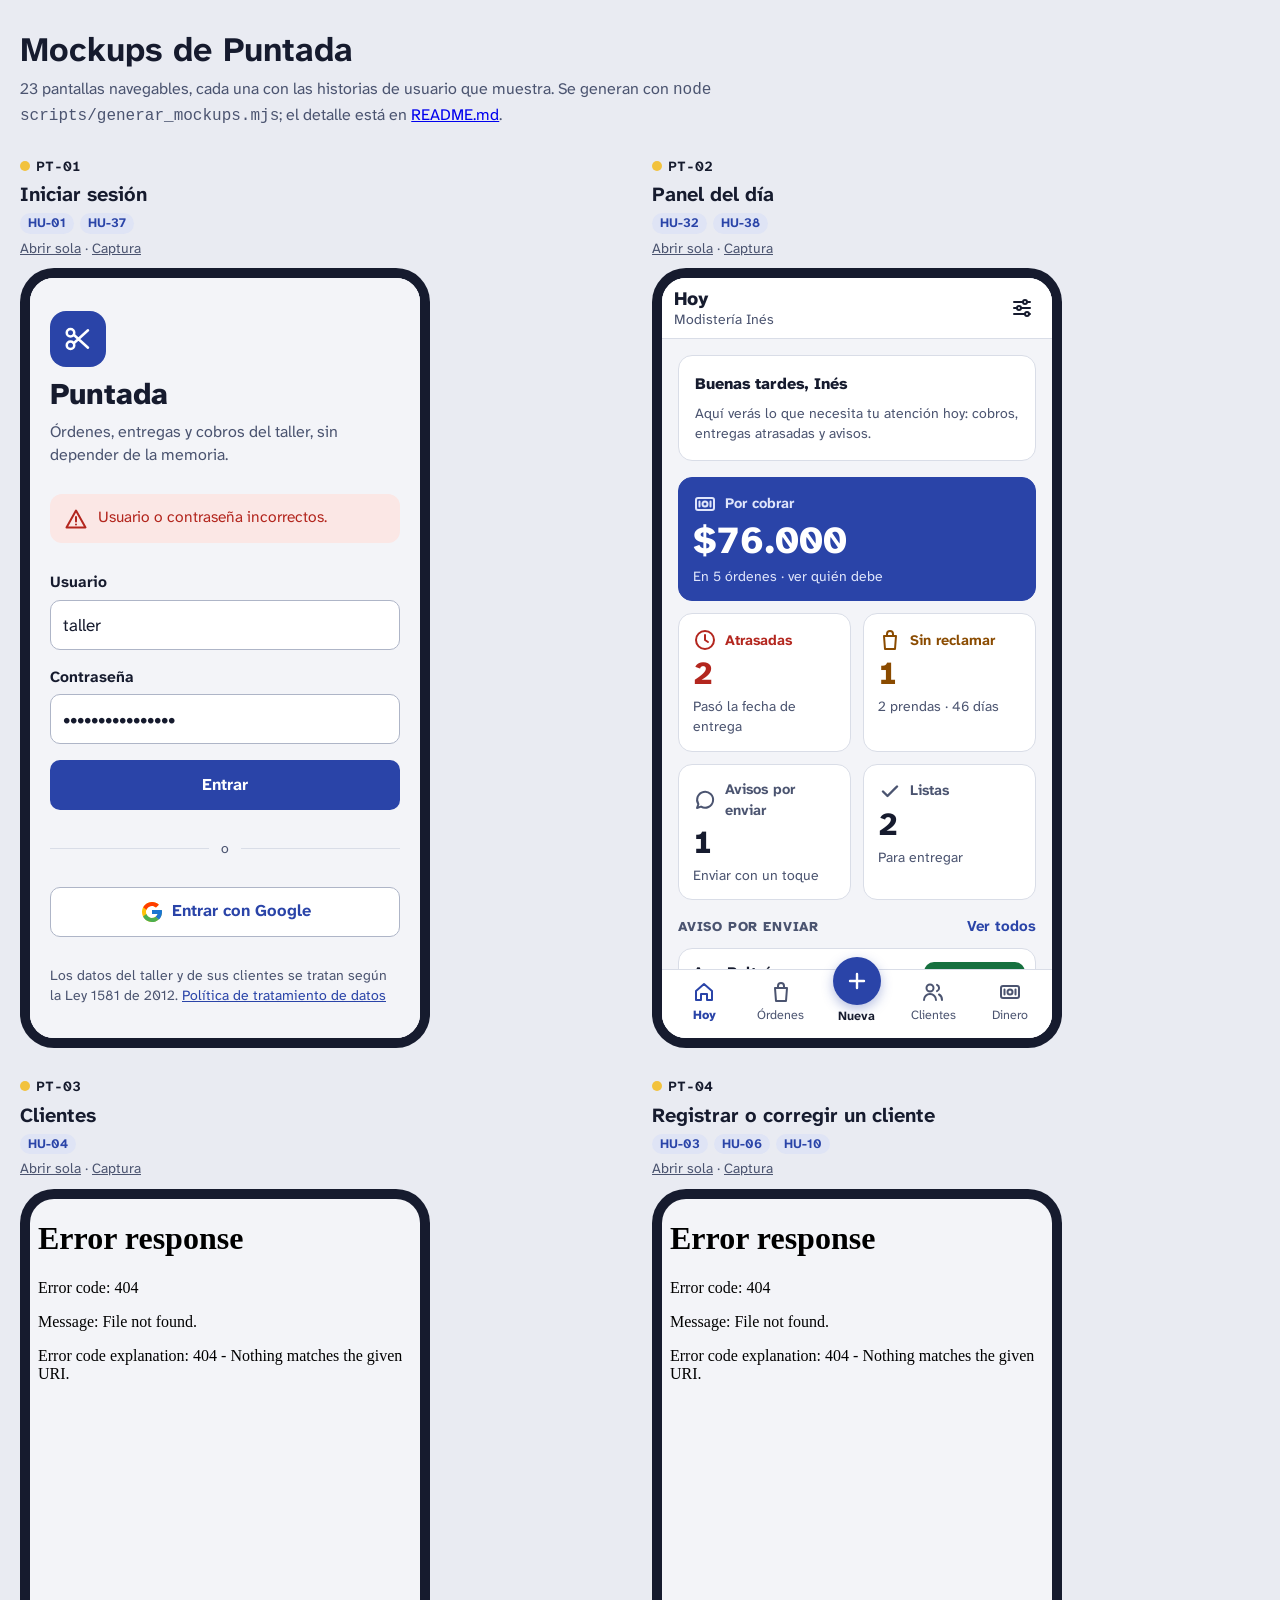
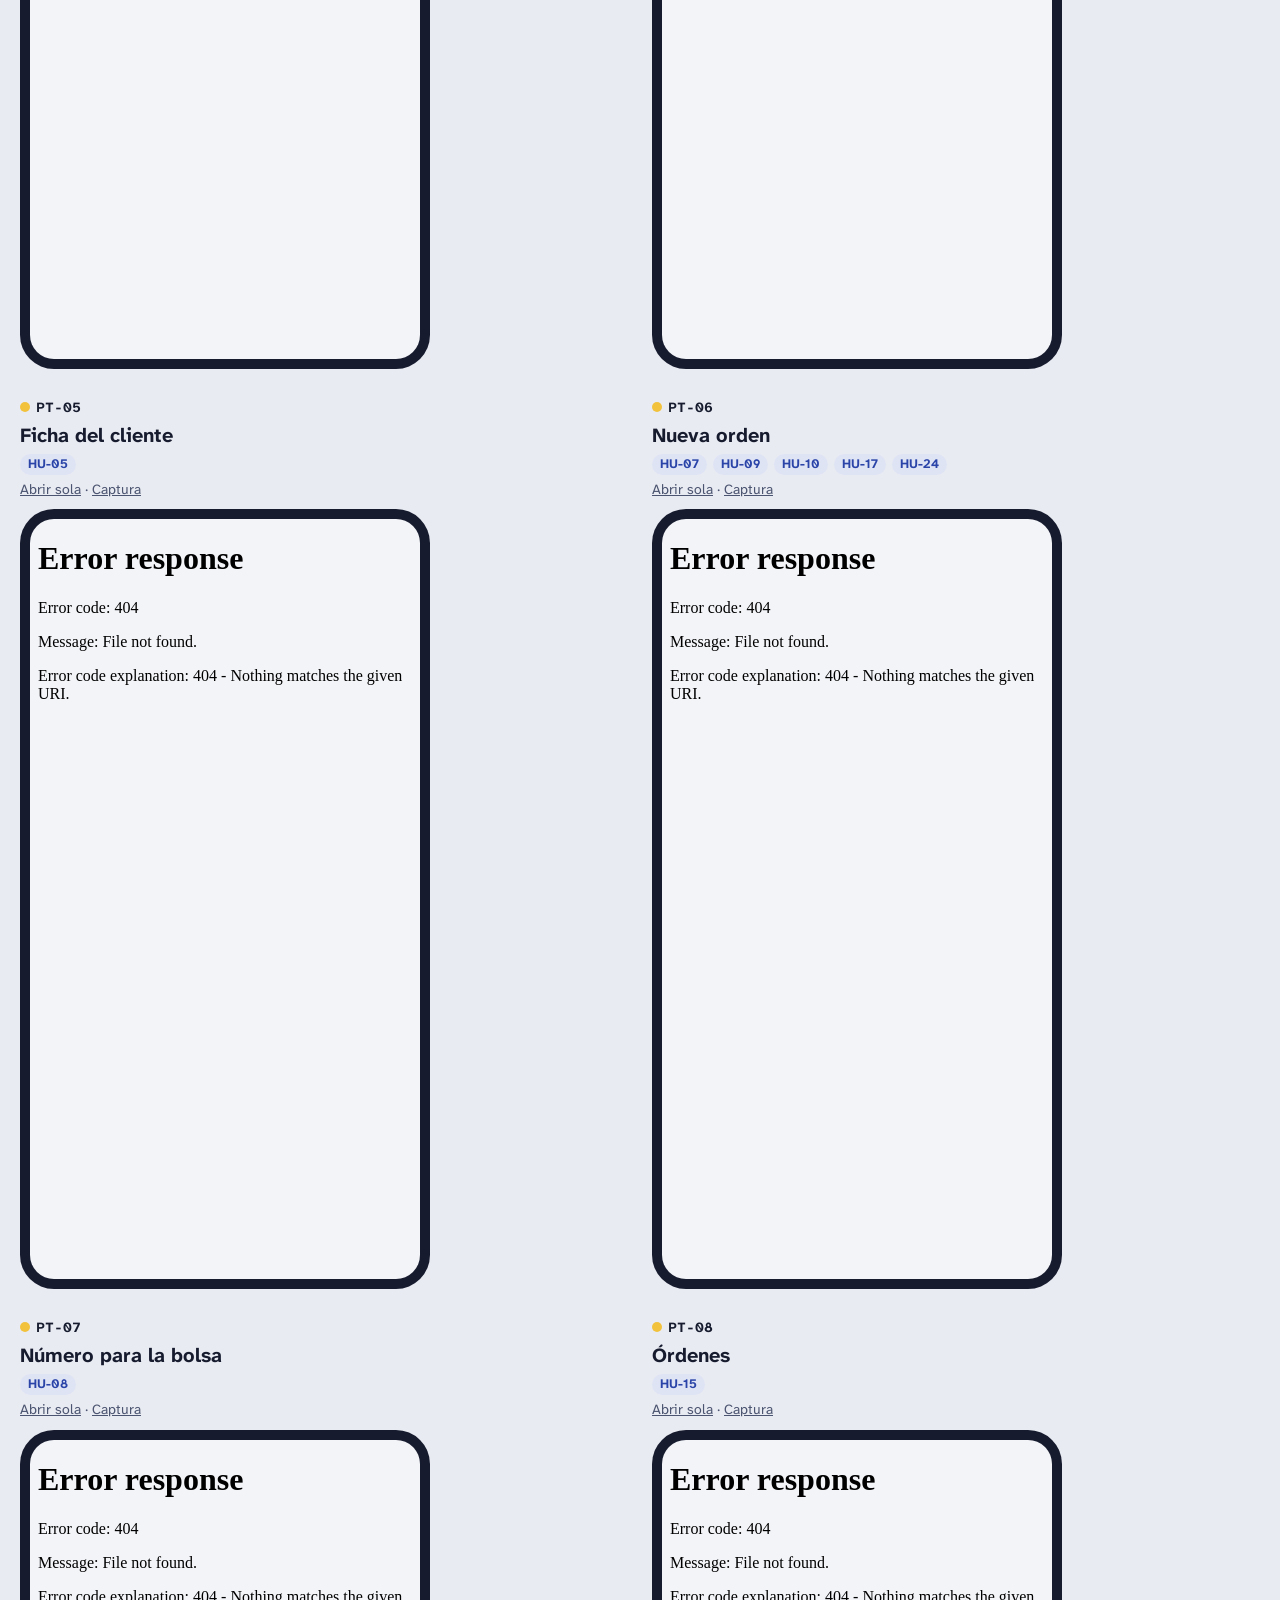
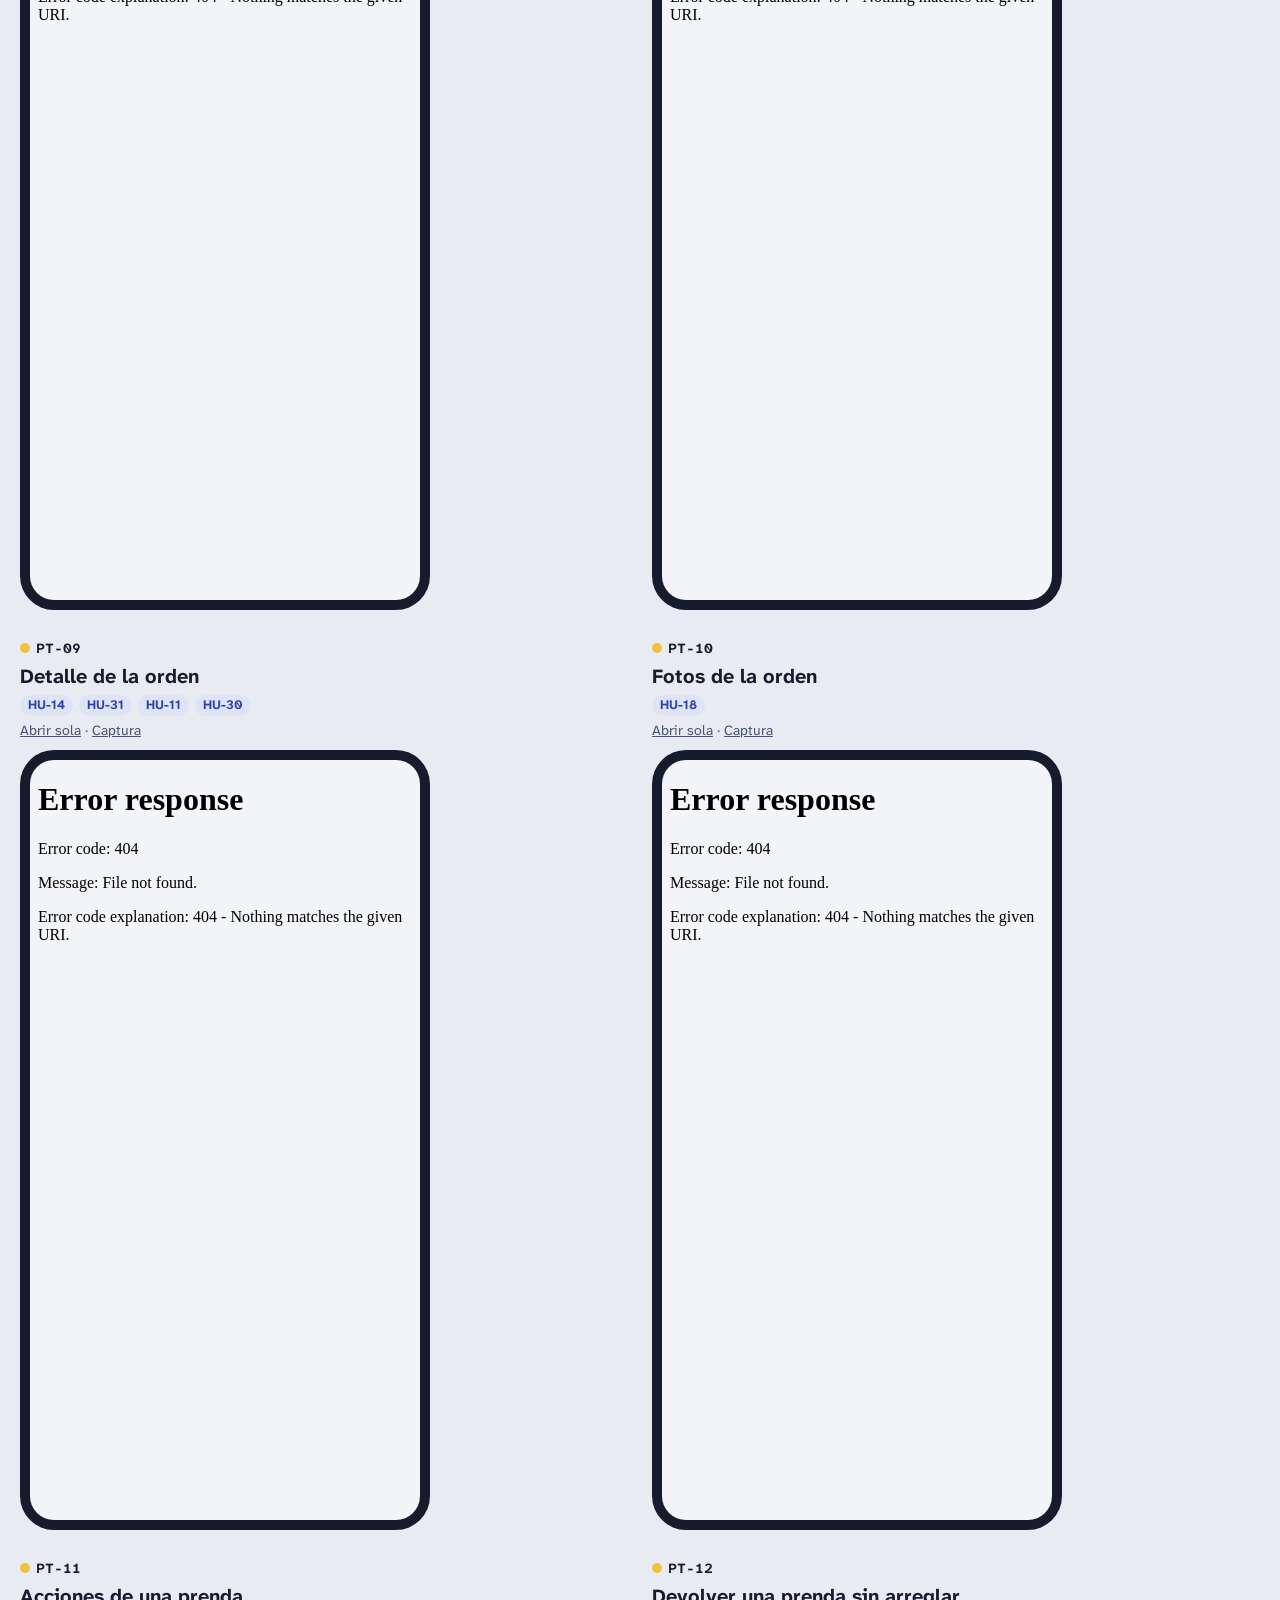
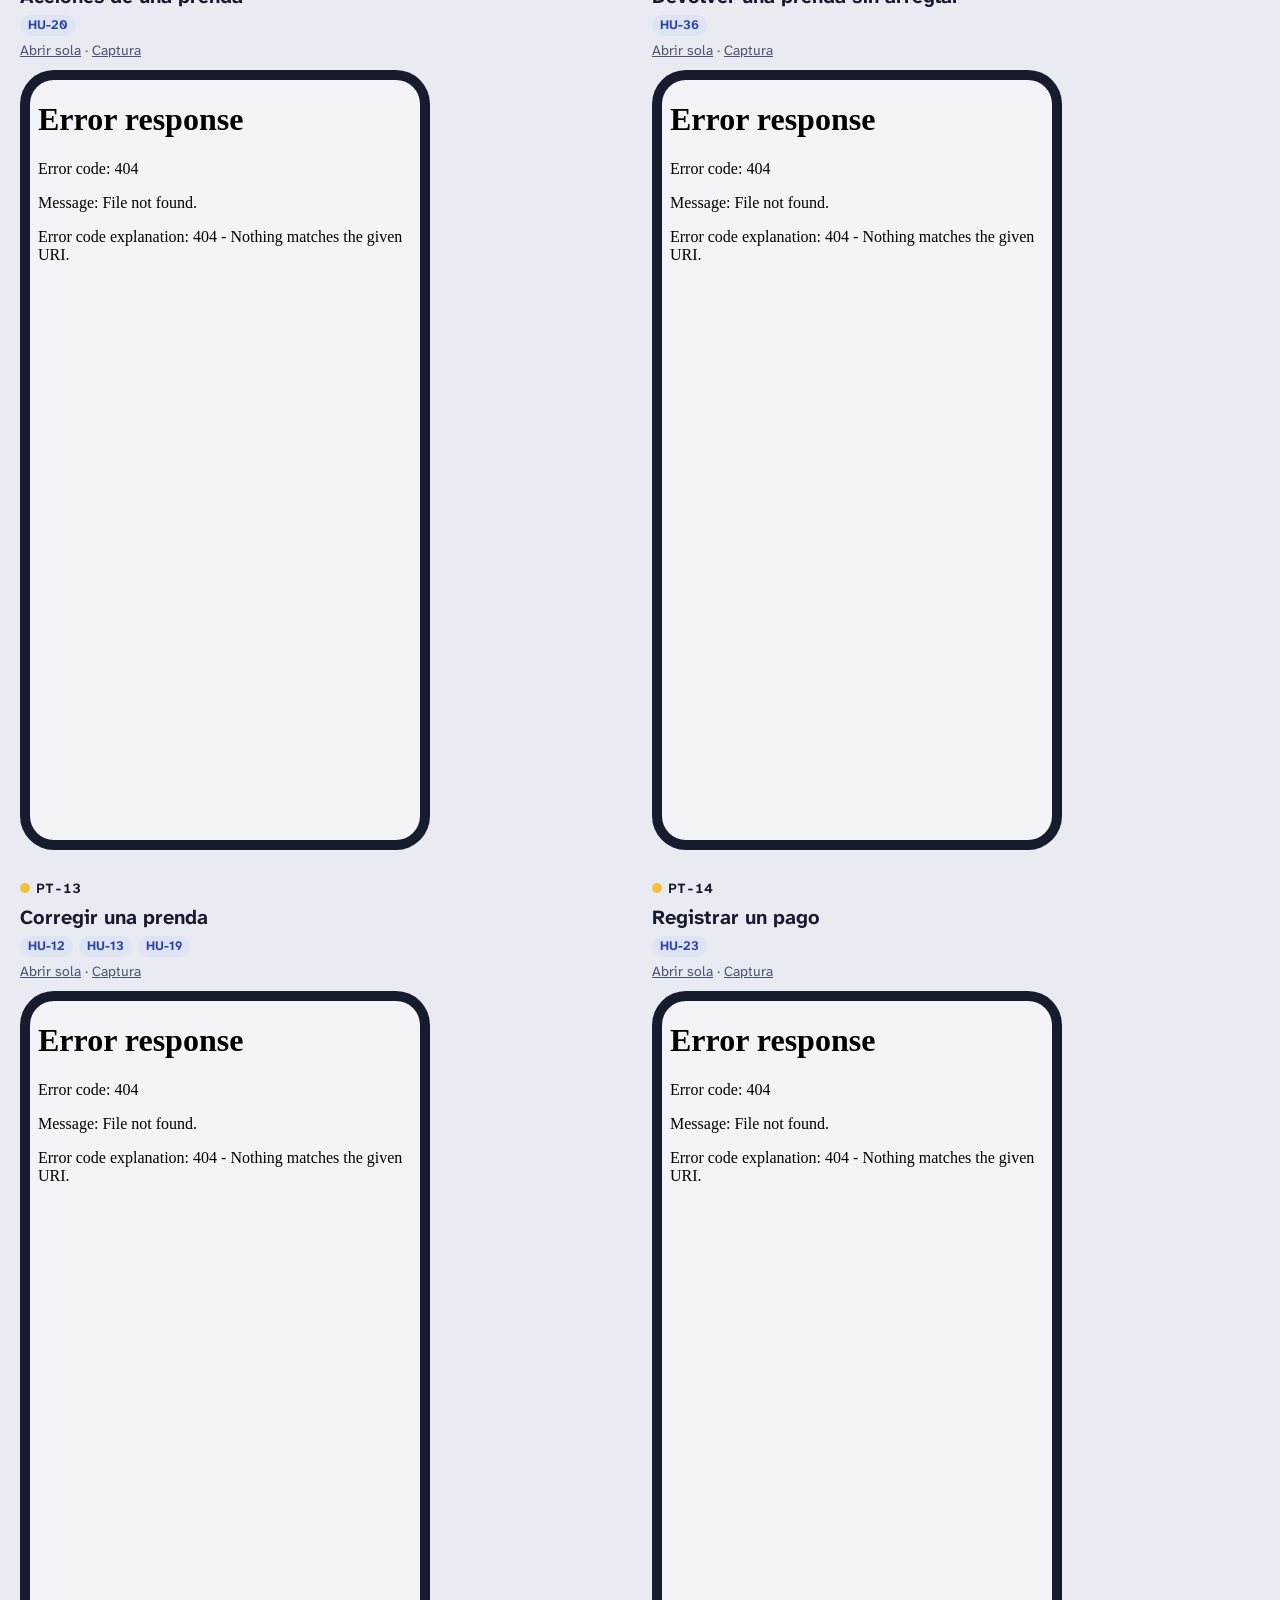
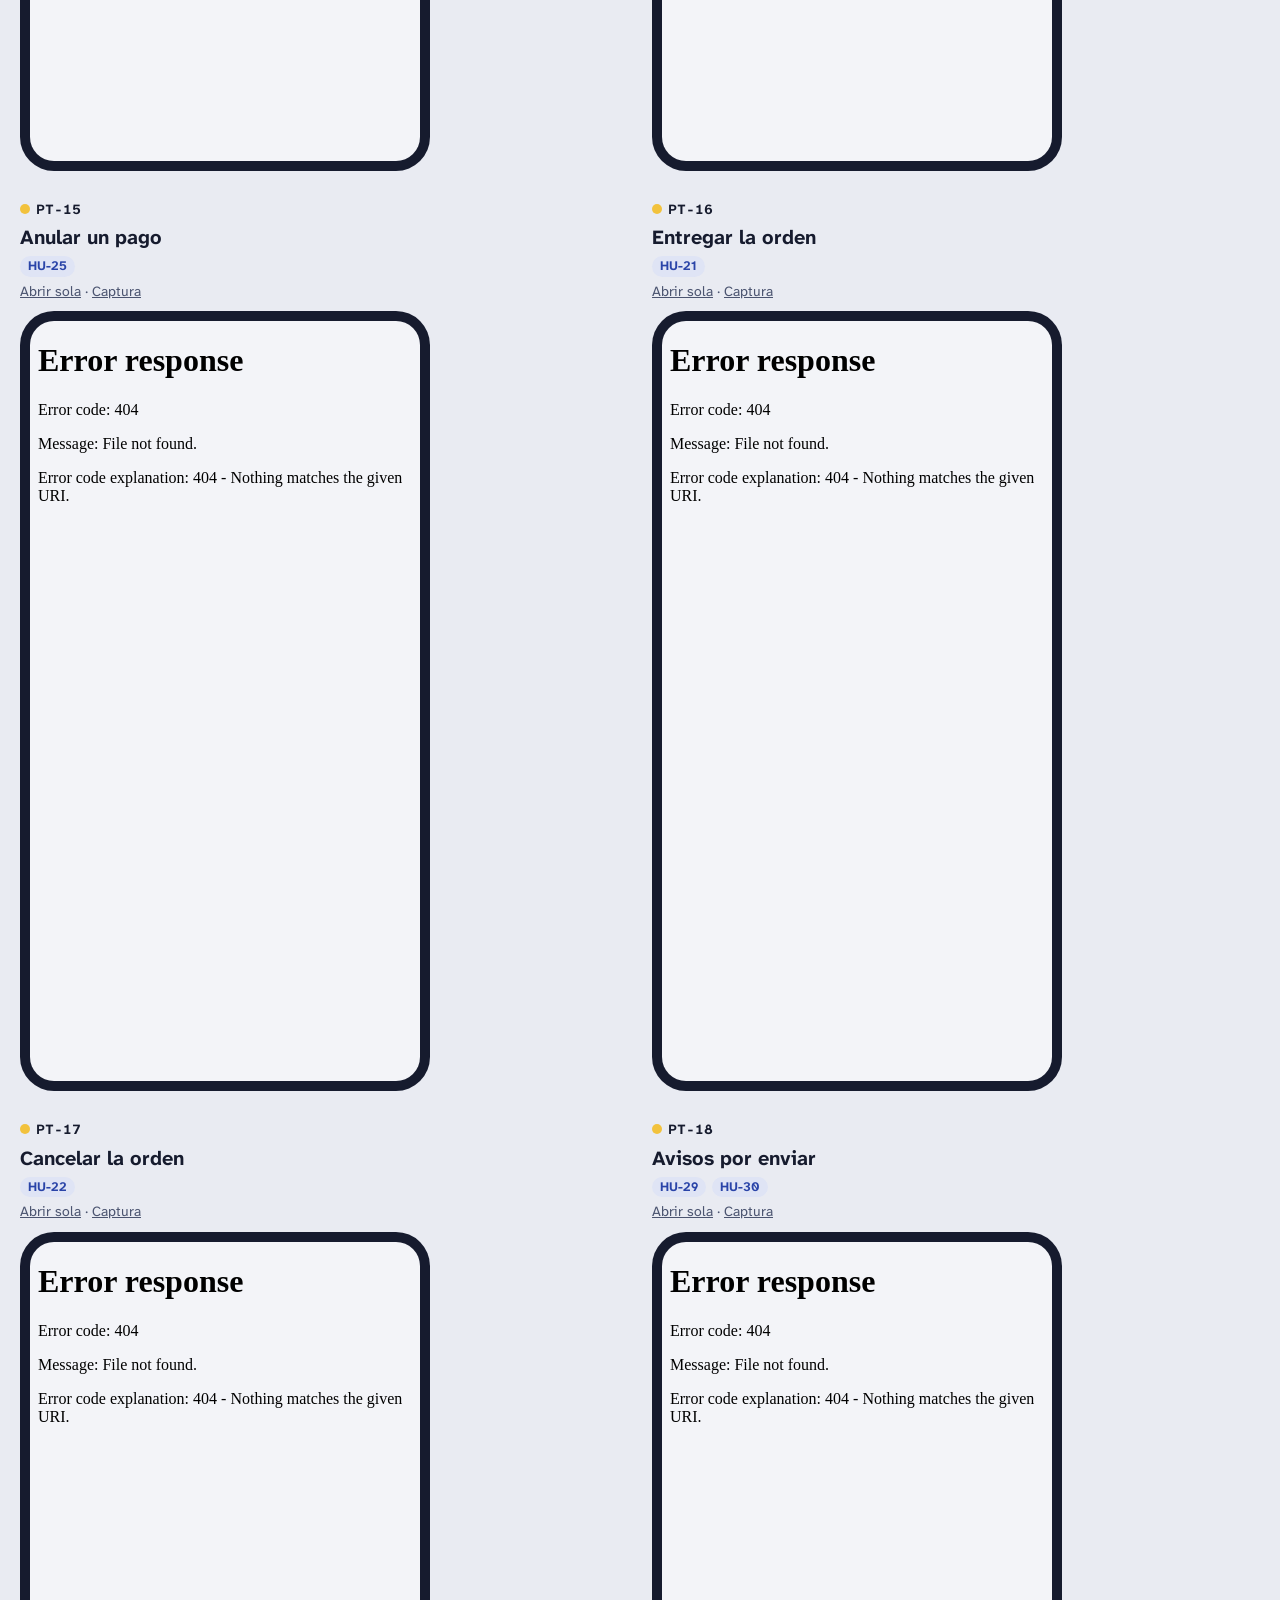
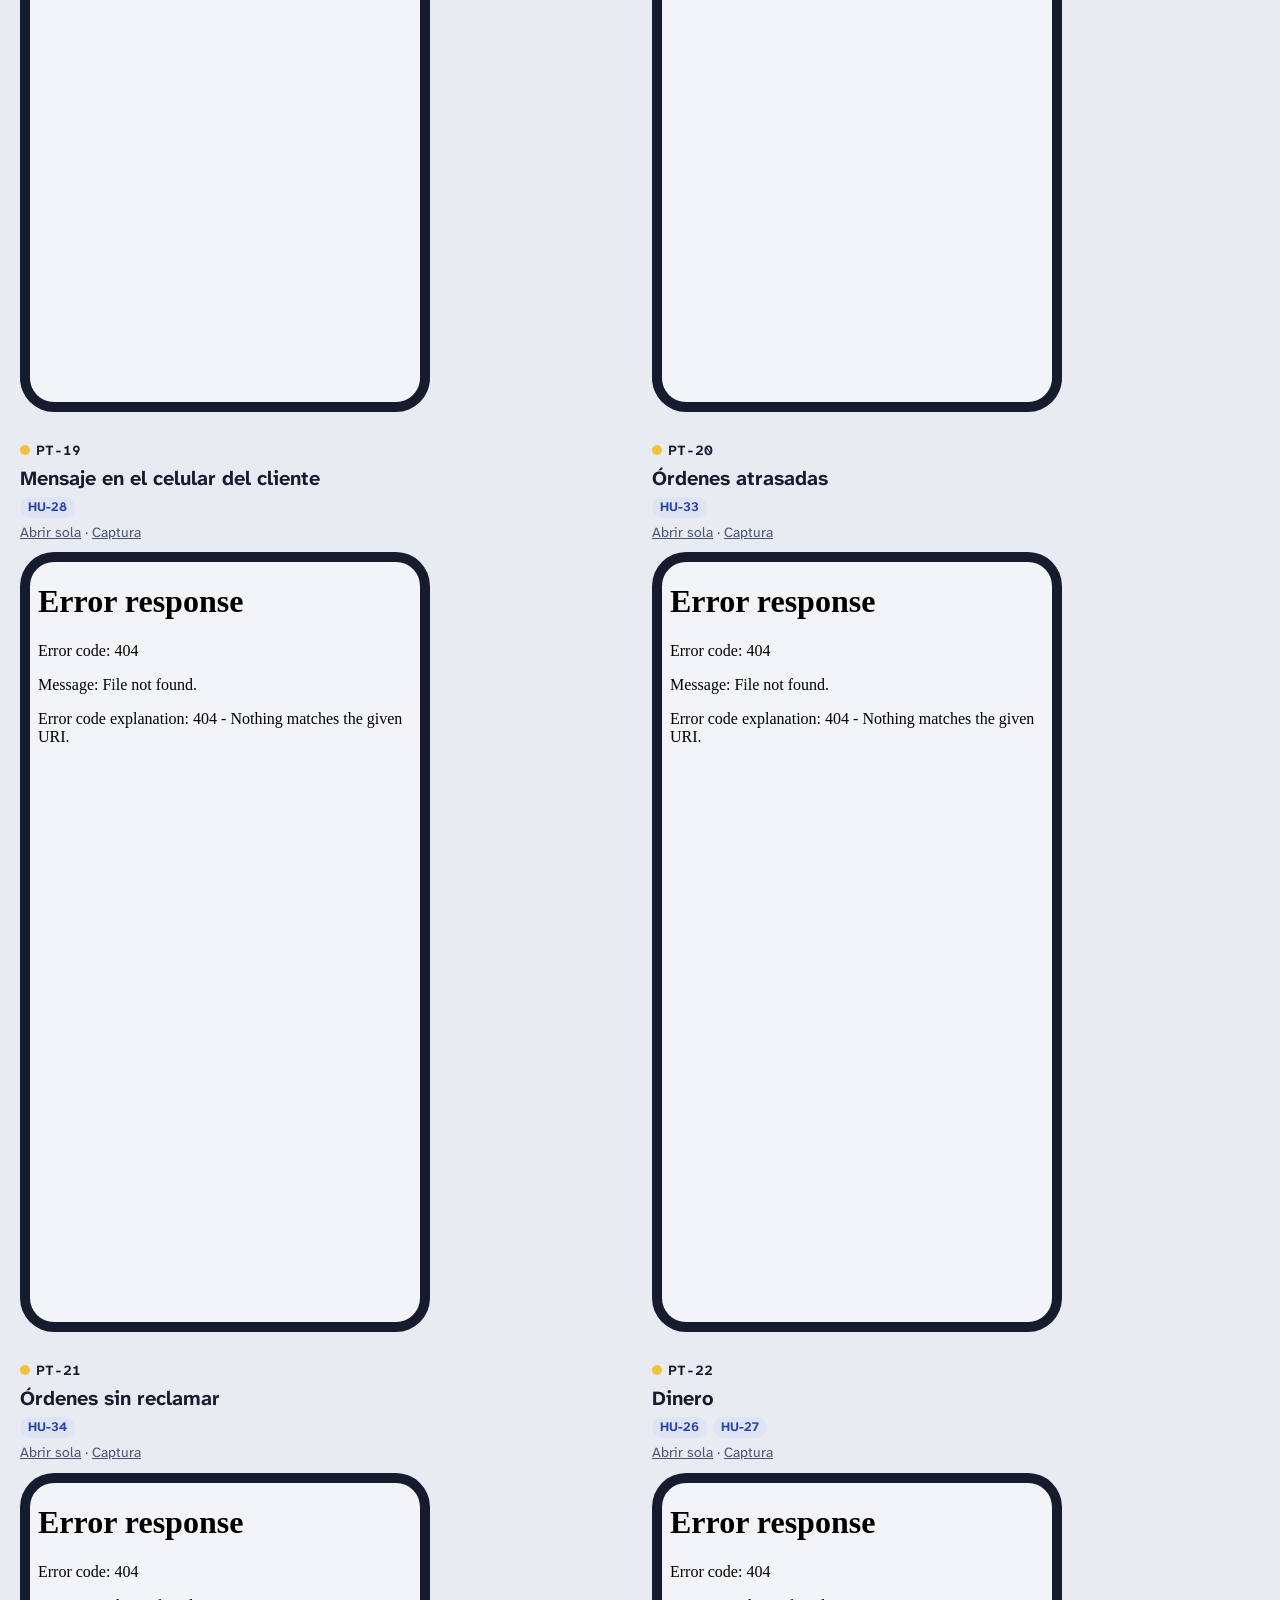
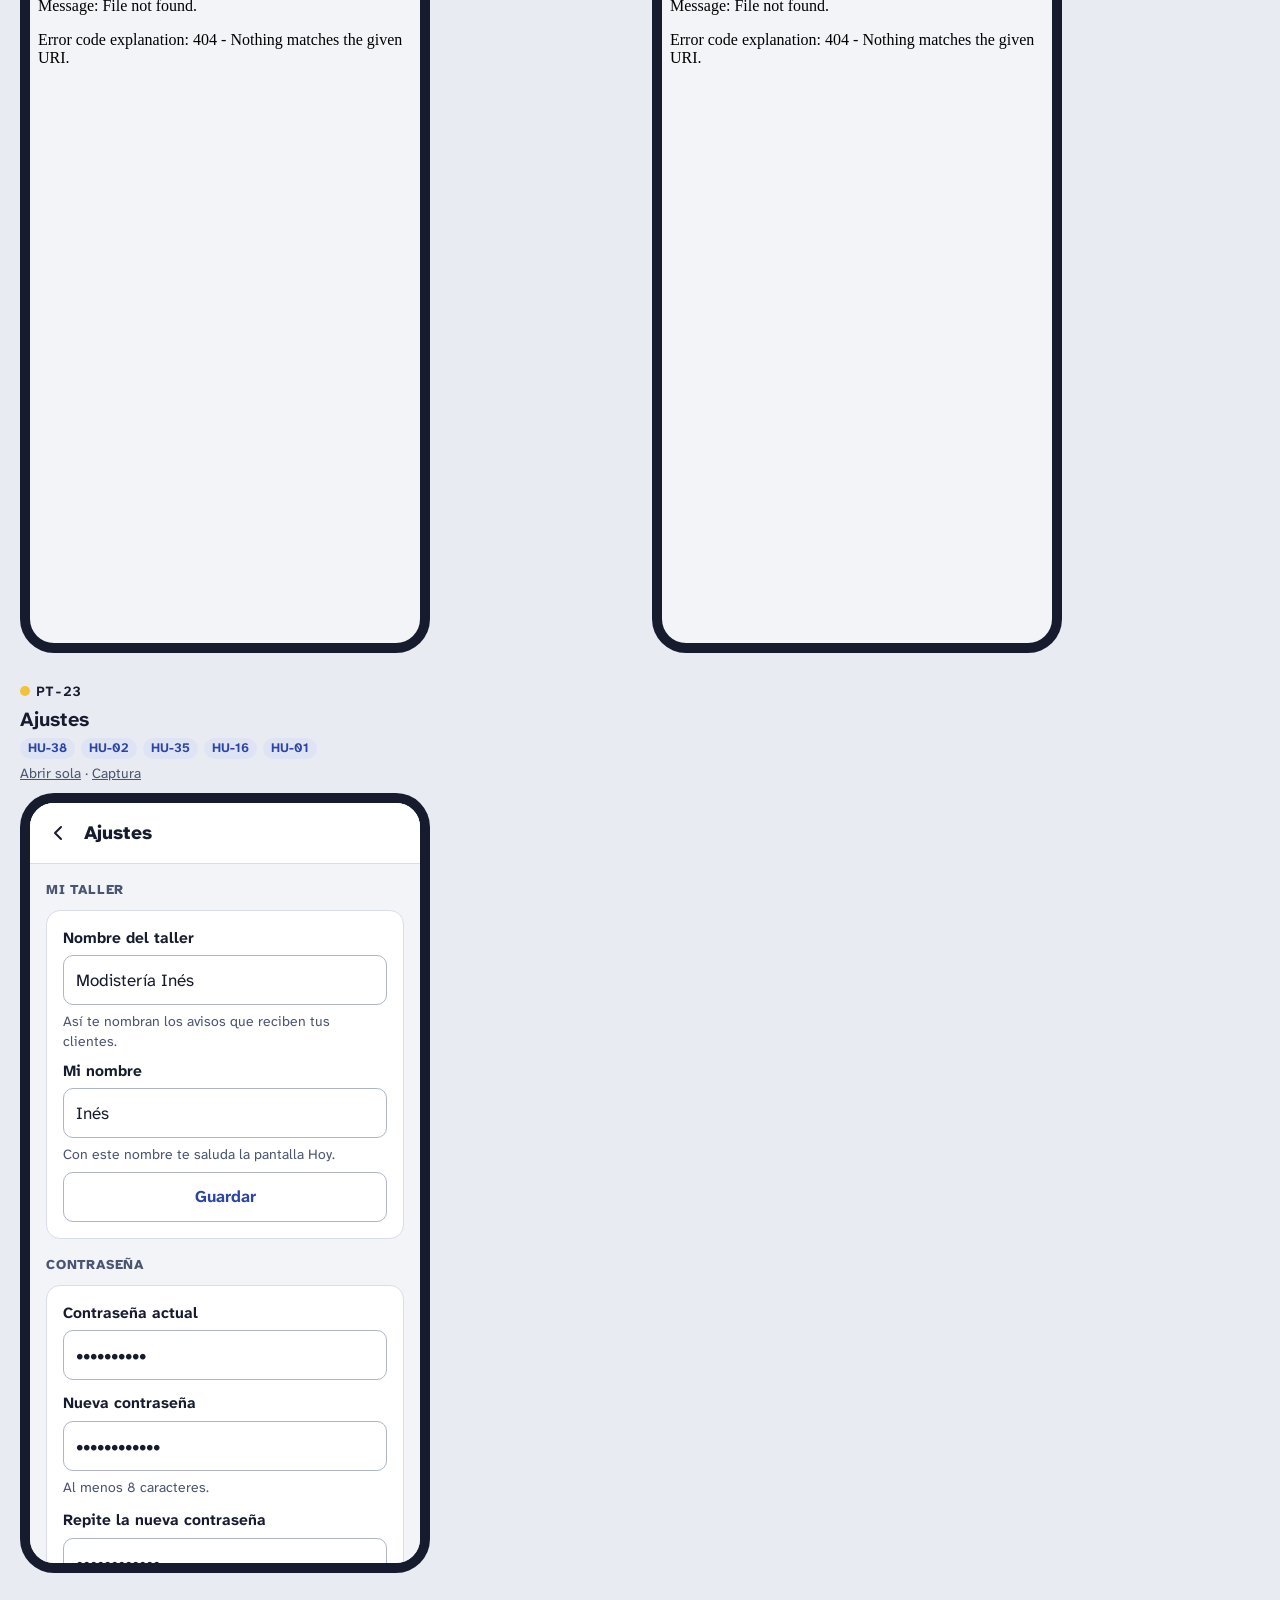
==== docs/03-diseno/mockups/index.html @ a5ea245a "docs(DOC-13): los mockups de las tres pantallas que cambiaron con HU-37 y HU-38 generar_mockups.mjs " ====
<!doctype html>
<html lang="es">
<head>
<meta charset="utf-8">
<meta name="viewport" content="width=device-width, initial-scale=1">
<title>Mockups · Puntada</title>
<link rel="stylesheet" href="https://fonts.googleapis.com/css2?family=Atkinson+Hyperlegible+Next:wght@400;700;800&family=Atkinson+Hyperlegible+Mono:wght@500;700&display=swap">
<style>
  :root { --fondo: #e9ebf2; --papel: #fff; --tinta: #161b2e; --tinta-2: #4b5470; --primario: #2a44a8; --tiza: #f2c23d; }
  * { box-sizing: border-box; }
  body { margin: 0; background: var(--fondo); color: var(--tinta); font: 16px/1.45 "Atkinson Hyperlegible Next", system-ui, sans-serif; }
  .pagina { max-width: 1400px; margin: 0 auto; padding: 32px 20px 56px; display: flex; flex-direction: column; gap: 28px; }
  h1 { margin: 0; font-size: 34px; line-height: 1.1; }
  .intro { margin: 8px 0 0; max-width: 70ch; color: var(--tinta-2); }
  .rejilla { display: grid; grid-template-columns: repeat(auto-fill, minmax(410px, 1fr)); gap: 28px 24px; }
  .pantalla { display: flex; flex-direction: column; gap: 10px; }
  .pantalla header { display: flex; flex-direction: column; gap: 4px; }
  .codigo { margin: 0; font-family: "Atkinson Hyperlegible Mono", monospace; font-weight: 700; font-size: 14px; }
  .codigo::before { content: ""; display: inline-block; width: 10px; height: 10px; margin-right: 6px; border-radius: 50%; background: var(--tiza); }
  .pantalla h2 { margin: 0; font-size: 20px; }
  .hu { margin: 0; display: flex; flex-wrap: wrap; gap: 6px; }
  .hu span { padding: 1px 8px; border-radius: 999px; background: #dfe4f5; color: var(--primario); font-size: 13px; font-weight: 700; }
  .enlaces { margin: 0; font-size: 14px; color: var(--tinta-2); }
  .enlaces a { color: inherit; }
  .telefono { width: 410px; max-width: 100%; padding: 10px; border-radius: 34px; background: #161b2e; overflow-x: auto; }
  .telefono iframe { display: block; width: 390px; height: 760px; border: 0; border-radius: 24px; background: #f3f4f8; }
  a:focus-visible { outline: 3px solid var(--primario); outline-offset: 2px; }
  @media (max-width: 480px) { .rejilla { grid-template-columns: 1fr; } .telefono { padding: 6px; border-radius: 26px; } }
</style>
</head>
<body>
<div class="pagina">
  <header>
    <h1>Mockups de Puntada</h1>
    <p class="intro">23 pantallas navegables, cada una con las historias de usuario que muestra. Se generan con <code>node scripts/generar_mockups.mjs</code>; el detalle está en <a href="README.md">README.md</a>.</p>
  </header>
  <div class="rejilla">
    <article class="pantalla">
      <header>
        <p class="codigo">PT-01</p>
        <h2>Iniciar sesión</h2>
        <p class="hu"><span title="Iniciar y cerrar sesión">HU-01</span><span title="Entrar con mi correo de Google">HU-37</span></p>
        <p class="enlaces"><a href="pt-01-iniciar-sesion.html">Abrir sola</a> · <a href="capturas/pt-01-iniciar-sesion.png">Captura</a></p>
      </header>
      <div class="telefono"><iframe src="pt-01-iniciar-sesion.html" title="PT-01 · Iniciar sesión" loading="lazy"></iframe></div>
    </article>
    <article class="pantalla">
      <header>
        <p class="codigo">PT-02</p>
        <h2>Panel del día</h2>
        <p class="hu"><span title="Ver el panel del día">HU-32</span><span title="Ponerle a mi taller su nombre, y el mío">HU-38</span></p>
        <p class="enlaces"><a href="pt-02-panel-del-dia.html">Abrir sola</a> · <a href="capturas/pt-02-panel-del-dia.png">Captura</a></p>
      </header>
      <div class="telefono"><iframe src="pt-02-panel-del-dia.html" title="PT-02 · Panel del día" loading="lazy"></iframe></div>
    </article>
    <article class="pantalla">
      <header>
        <p class="codigo">PT-03</p>
        <h2>Clientes</h2>
        <p class="hu"><span title="Buscar un cliente">HU-04</span></p>
        <p class="enlaces"><a href="pt-03-clientes.html">Abrir sola</a> · <a href="capturas/pt-03-clientes.png">Captura</a></p>
      </header>
      <div class="telefono"><iframe src="pt-03-clientes.html" title="PT-03 · Clientes" loading="lazy"></iframe></div>
    </article>
    <article class="pantalla">
      <header>
        <p class="codigo">PT-04</p>
        <h2>Registrar o corregir un cliente</h2>
        <p class="hu"><span title="Registrar un cliente">HU-03</span><span title="Corregir los datos de un cliente">HU-06</span><span title="Registrar un cliente nuevo mientras registro su orden">HU-10</span></p>
        <p class="enlaces"><a href="pt-04-registrar-cliente.html">Abrir sola</a> · <a href="capturas/pt-04-registrar-cliente.png">Captura</a></p>
      </header>
      <div class="telefono"><iframe src="pt-04-registrar-cliente.html" title="PT-04 · Registrar o corregir un cliente" loading="lazy"></iframe></div>
    </article>
    <article class="pantalla">
      <header>
        <p class="codigo">PT-05</p>
        <h2>Ficha del cliente</h2>
        <p class="hu"><span title="Consultar la ficha de un cliente">HU-05</span></p>
        <p class="enlaces"><a href="pt-05-ficha-cliente.html">Abrir sola</a> · <a href="capturas/pt-05-ficha-cliente.png">Captura</a></p>
      </header>
      <div class="telefono"><iframe src="pt-05-ficha-cliente.html" title="PT-05 · Ficha del cliente" loading="lazy"></iframe></div>
    </article>
    <article class="pantalla">
      <header>
        <p class="codigo">PT-06</p>
        <h2>Nueva orden</h2>
        <p class="hu"><span title="Registrar una orden con sus prendas">HU-07</span><span title="Escribir un tipo de prenda que no está en la lista">HU-09</span><span title="Registrar un cliente nuevo mientras registro su orden">HU-10</span><span title="Tomar fotos de las prendas">HU-17</span><span title="Registrar un abono al recibir la orden">HU-24</span></p>
        <p class="enlaces"><a href="pt-06-nueva-orden.html">Abrir sola</a> · <a href="capturas/pt-06-nueva-orden.png">Captura</a></p>
      </header>
      <div class="telefono"><iframe src="pt-06-nueva-orden.html" title="PT-06 · Nueva orden" loading="lazy"></iframe></div>
    </article>
    <article class="pantalla">
      <header>
        <p class="codigo">PT-07</p>
        <h2>Número para la bolsa</h2>
        <p class="hu"><span title="Obtener el número de la orden para marcar la bolsa">HU-08</span></p>
        <p class="enlaces"><a href="pt-07-orden-guardada.html">Abrir sola</a> · <a href="capturas/pt-07-orden-guardada.png">Captura</a></p>
      </header>
      <div class="telefono"><iframe src="pt-07-orden-guardada.html" title="PT-07 · Número para la bolsa" loading="lazy"></iframe></div>
    </article>
    <article class="pantalla">
      <header>
        <p class="codigo">PT-08</p>
        <h2>Órdenes</h2>
        <p class="hu"><span title="Listar y buscar órdenes">HU-15</span></p>
        <p class="enlaces"><a href="pt-08-ordenes.html">Abrir sola</a> · <a href="capturas/pt-08-ordenes.png">Captura</a></p>
      </header>
      <div class="telefono"><iframe src="pt-08-ordenes.html" title="PT-08 · Órdenes" loading="lazy"></iframe></div>
    </article>
    <article class="pantalla">
      <header>
        <p class="codigo">PT-09</p>
        <h2>Detalle de la orden</h2>
        <p class="hu"><span title="Consultar el detalle de una orden">HU-14</span><span title="Consultar los avisos de una orden">HU-31</span><span title="Agregar una prenda a una orden que ya existe">HU-11</span><span title="No avisar una orden que ya no está lista">HU-30</span></p>
        <p class="enlaces"><a href="pt-09-detalle-orden.html">Abrir sola</a> · <a href="capturas/pt-09-detalle-orden.png">Captura</a></p>
      </header>
      <div class="telefono"><iframe src="pt-09-detalle-orden.html" title="PT-09 · Detalle de la orden" loading="lazy"></iframe></div>
    </article>
    <article class="pantalla">
      <header>
        <p class="codigo">PT-10</p>
        <h2>Fotos de la orden</h2>
        <p class="hu"><span title="Ver las fotos de una orden para reconocer las prendas">HU-18</span></p>
        <p class="enlaces"><a href="pt-10-fotos-orden.html">Abrir sola</a> · <a href="capturas/pt-10-fotos-orden.png">Captura</a></p>
      </header>
      <div class="telefono"><iframe src="pt-10-fotos-orden.html" title="PT-10 · Fotos de la orden" loading="lazy"></iframe></div>
    </article>
    <article class="pantalla">
      <header>
        <p class="codigo">PT-11</p>
        <h2>Acciones de una prenda</h2>
        <p class="hu"><span title="Actualizar el estado de una prenda">HU-20</span></p>
        <p class="enlaces"><a href="pt-11-acciones-prenda.html">Abrir sola</a> · <a href="capturas/pt-11-acciones-prenda.png">Captura</a></p>
      </header>
      <div class="telefono"><iframe src="pt-11-acciones-prenda.html" title="PT-11 · Acciones de una prenda" loading="lazy"></iframe></div>
    </article>
    <article class="pantalla">
      <header>
        <p class="codigo">PT-12</p>
        <h2>Devolver una prenda sin arreglar</h2>
        <p class="hu"><span title="Devolver una prenda sin arreglar">HU-36</span></p>
        <p class="enlaces"><a href="pt-12-devolver-sin-arreglar.html">Abrir sola</a> · <a href="capturas/pt-12-devolver-sin-arreglar.png">Captura</a></p>
      </header>
      <div class="telefono"><iframe src="pt-12-devolver-sin-arreglar.html" title="PT-12 · Devolver una prenda sin arreglar" loading="lazy"></iframe></div>
    </article>
    <article class="pantalla">
      <header>
        <p class="codigo">PT-13</p>
        <h2>Corregir una prenda</h2>
        <p class="hu"><span title="Corregir la descripción o el precio de una prenda">HU-12</span><span title="Eliminar una prenda registrada por error">HU-13</span><span title="Eliminar una foto">HU-19</span></p>
        <p class="enlaces"><a href="pt-13-editar-prenda.html">Abrir sola</a> · <a href="capturas/pt-13-editar-prenda.png">Captura</a></p>
      </header>
      <div class="telefono"><iframe src="pt-13-editar-prenda.html" title="PT-13 · Corregir una prenda" loading="lazy"></iframe></div>
    </article>
    <article class="pantalla">
      <header>
        <p class="codigo">PT-14</p>
        <h2>Registrar un pago</h2>
        <p class="hu"><span title="Registrar un pago o abono">HU-23</span></p>
        <p class="enlaces"><a href="pt-14-registrar-pago.html">Abrir sola</a> · <a href="capturas/pt-14-registrar-pago.png">Captura</a></p>
      </header>
      <div class="telefono"><iframe src="pt-14-registrar-pago.html" title="PT-14 · Registrar un pago" loading="lazy"></iframe></div>
    </article>
    <article class="pantalla">
      <header>
        <p class="codigo">PT-15</p>
        <h2>Anular un pago</h2>
        <p class="hu"><span title="Anular un pago mal registrado">HU-25</span></p>
        <p class="enlaces"><a href="pt-15-anular-pago.html">Abrir sola</a> · <a href="capturas/pt-15-anular-pago.png">Captura</a></p>
      </header>
      <div class="telefono"><iframe src="pt-15-anular-pago.html" title="PT-15 · Anular un pago" loading="lazy"></iframe></div>
    </article>
    <article class="pantalla">
      <header>
        <p class="codigo">PT-16</p>
        <h2>Entregar la orden</h2>
        <p class="hu"><span title="Entregar la orden al cliente">HU-21</span></p>
        <p class="enlaces"><a href="pt-16-entregar-orden.html">Abrir sola</a> · <a href="capturas/pt-16-entregar-orden.png">Captura</a></p>
      </header>
      <div class="telefono"><iframe src="pt-16-entregar-orden.html" title="PT-16 · Entregar la orden" loading="lazy"></iframe></div>
    </article>
    <article class="pantalla">
      <header>
        <p class="codigo">PT-17</p>
        <h2>Cancelar la orden</h2>
        <p class="hu"><span title="Cancelar una orden">HU-22</span></p>
        <p class="enlaces"><a href="pt-17-cancelar-orden.html">Abrir sola</a> · <a href="capturas/pt-17-cancelar-orden.png">Captura</a></p>
      </header>
      <div class="telefono"><iframe src="pt-17-cancelar-orden.html" title="PT-17 · Cancelar la orden" loading="lazy"></iframe></div>
    </article>
    <article class="pantalla">
      <header>
        <p class="codigo">PT-18</p>
        <h2>Avisos por enviar</h2>
        <p class="hu"><span title="Enviar con un toque los avisos pendientes">HU-29</span><span title="No avisar una orden que ya no está lista">HU-30</span></p>
        <p class="enlaces"><a href="pt-18-avisos-pendientes.html">Abrir sola</a> · <a href="capturas/pt-18-avisos-pendientes.png">Captura</a></p>
      </header>
      <div class="telefono"><iframe src="pt-18-avisos-pendientes.html" title="PT-18 · Avisos por enviar" loading="lazy"></iframe></div>
    </article>
    <article class="pantalla">
      <header>
        <p class="codigo">PT-19</p>
        <h2>Mensaje en el celular del cliente</h2>
        <p class="hu"><span title="Recibir un aviso cuando mi ropa está lista">HU-28</span></p>
        <p class="enlaces"><a href="pt-19-aviso-cliente.html">Abrir sola</a> · <a href="capturas/pt-19-aviso-cliente.png">Captura</a></p>
      </header>
      <div class="telefono"><iframe src="pt-19-aviso-cliente.html" title="PT-19 · Mensaje en el celular del cliente" loading="lazy"></iframe></div>
    </article>
    <article class="pantalla">
      <header>
        <p class="codigo">PT-20</p>
        <h2>Órdenes atrasadas</h2>
        <p class="hu"><span title="Ver las órdenes atrasadas">HU-33</span></p>
        <p class="enlaces"><a href="pt-20-atrasadas.html">Abrir sola</a> · <a href="capturas/pt-20-atrasadas.png">Captura</a></p>
      </header>
      <div class="telefono"><iframe src="pt-20-atrasadas.html" title="PT-20 · Órdenes atrasadas" loading="lazy"></iframe></div>
    </article>
    <article class="pantalla">
      <header>
        <p class="codigo">PT-21</p>
        <h2>Órdenes sin reclamar</h2>
        <p class="hu"><span title="Ver las órdenes sin reclamar">HU-34</span></p>
        <p class="enlaces"><a href="pt-21-sin-reclamar.html">Abrir sola</a> · <a href="capturas/pt-21-sin-reclamar.png">Captura</a></p>
      </header>
      <div class="telefono"><iframe src="pt-21-sin-reclamar.html" title="PT-21 · Órdenes sin reclamar" loading="lazy"></iframe></div>
    </article>
    <article class="pantalla">
      <header>
        <p class="codigo">PT-22</p>
        <h2>Dinero</h2>
        <p class="hu"><span title="Ver quién me debe">HU-26</span><span title="Ver cuánto dinero he recibido">HU-27</span></p>
        <p class="enlaces"><a href="pt-22-dinero.html">Abrir sola</a> · <a href="capturas/pt-22-dinero.png">Captura</a></p>
      </header>
      <div class="telefono"><iframe src="pt-22-dinero.html" title="PT-22 · Dinero" loading="lazy"></iframe></div>
    </article>
    <article class="pantalla">
      <header>
        <p class="codigo">PT-23</p>
        <h2>Ajustes</h2>
        <p class="hu"><span title="Ponerle a mi taller su nombre, y el mío">HU-38</span><span title="Cambiar mi contraseña">HU-02</span><span title="Cambiar el plazo para considerar una orden sin reclamar">HU-35</span><span title="Agregar, renombrar o desactivar tipos de prenda">HU-16</span><span title="Iniciar y cerrar sesión">HU-01</span></p>
        <p class="enlaces"><a href="pt-23-ajustes.html">Abrir sola</a> · <a href="capturas/pt-23-ajustes.png">Captura</a></p>
      </header>
      <div class="telefono"><iframe src="pt-23-ajustes.html" title="PT-23 · Ajustes" loading="lazy"></iframe></div>
    </article>
  </div>
</div>
</body>
</html>
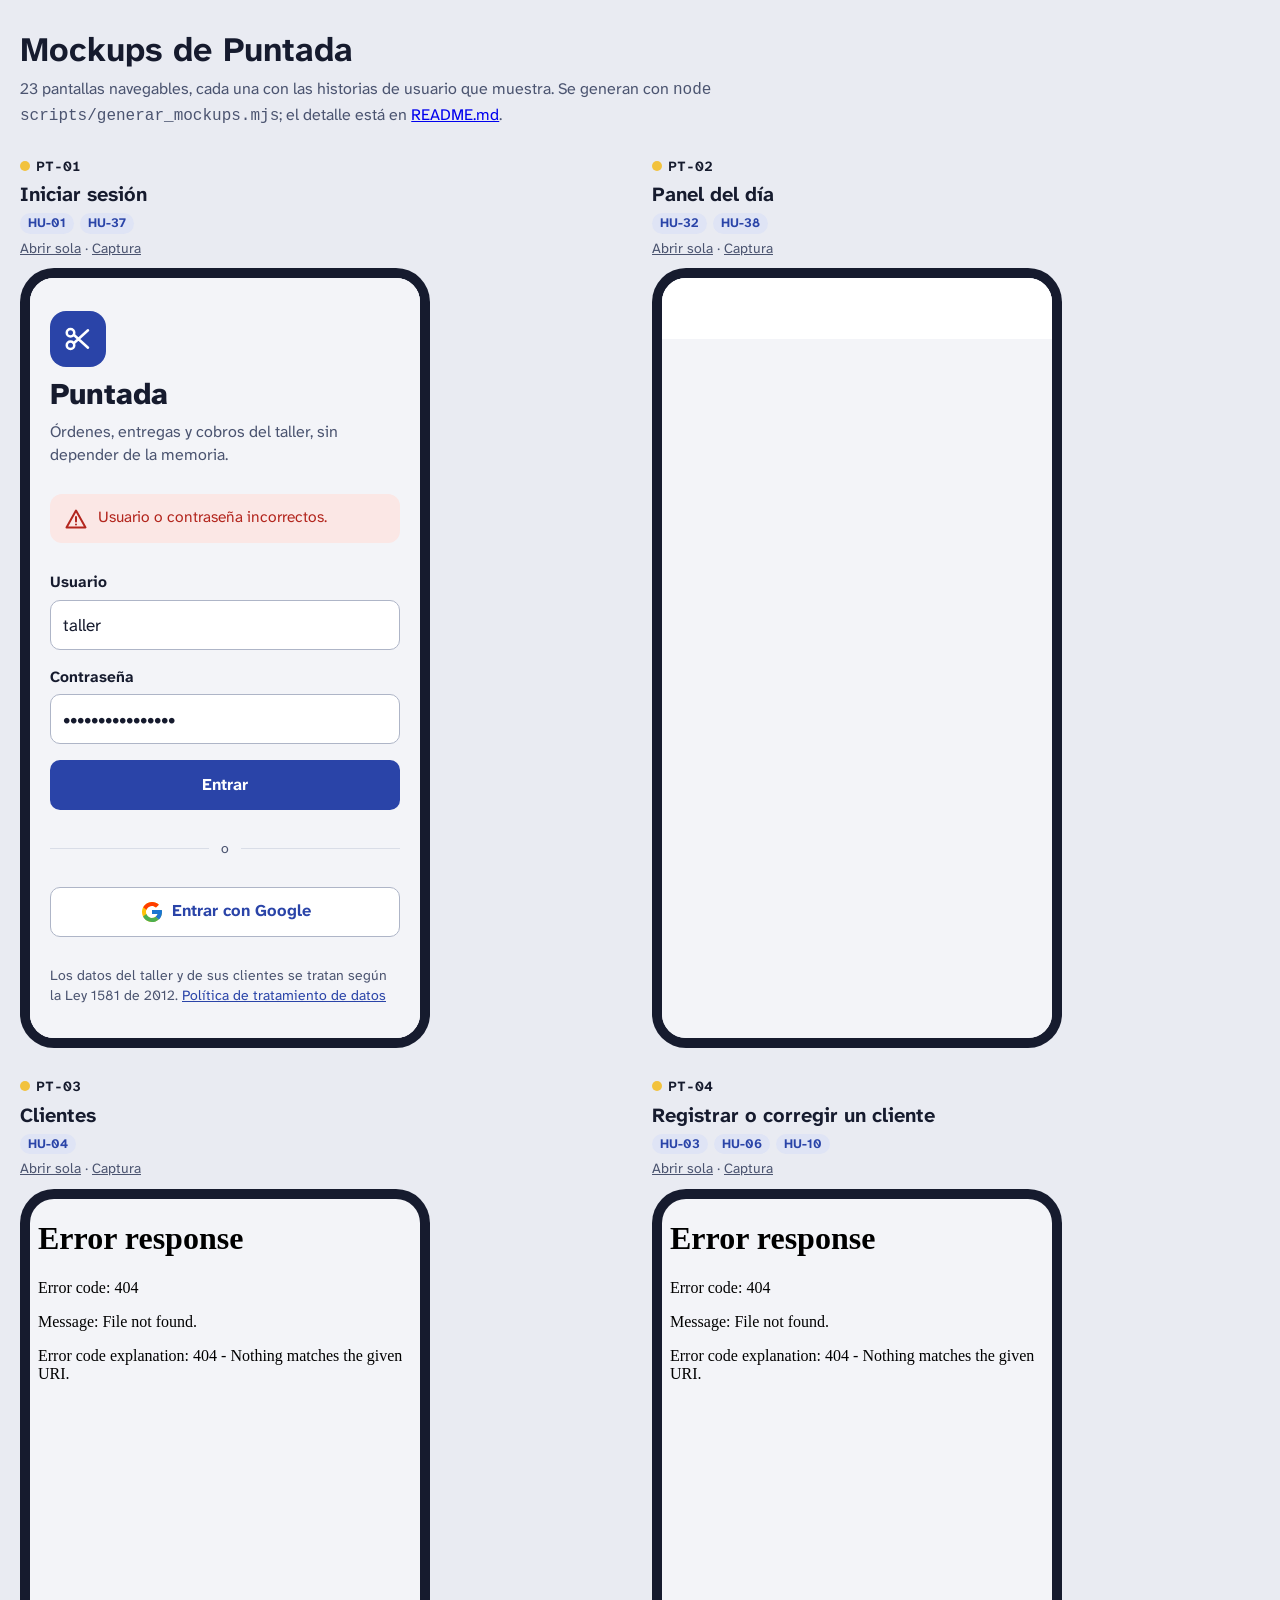
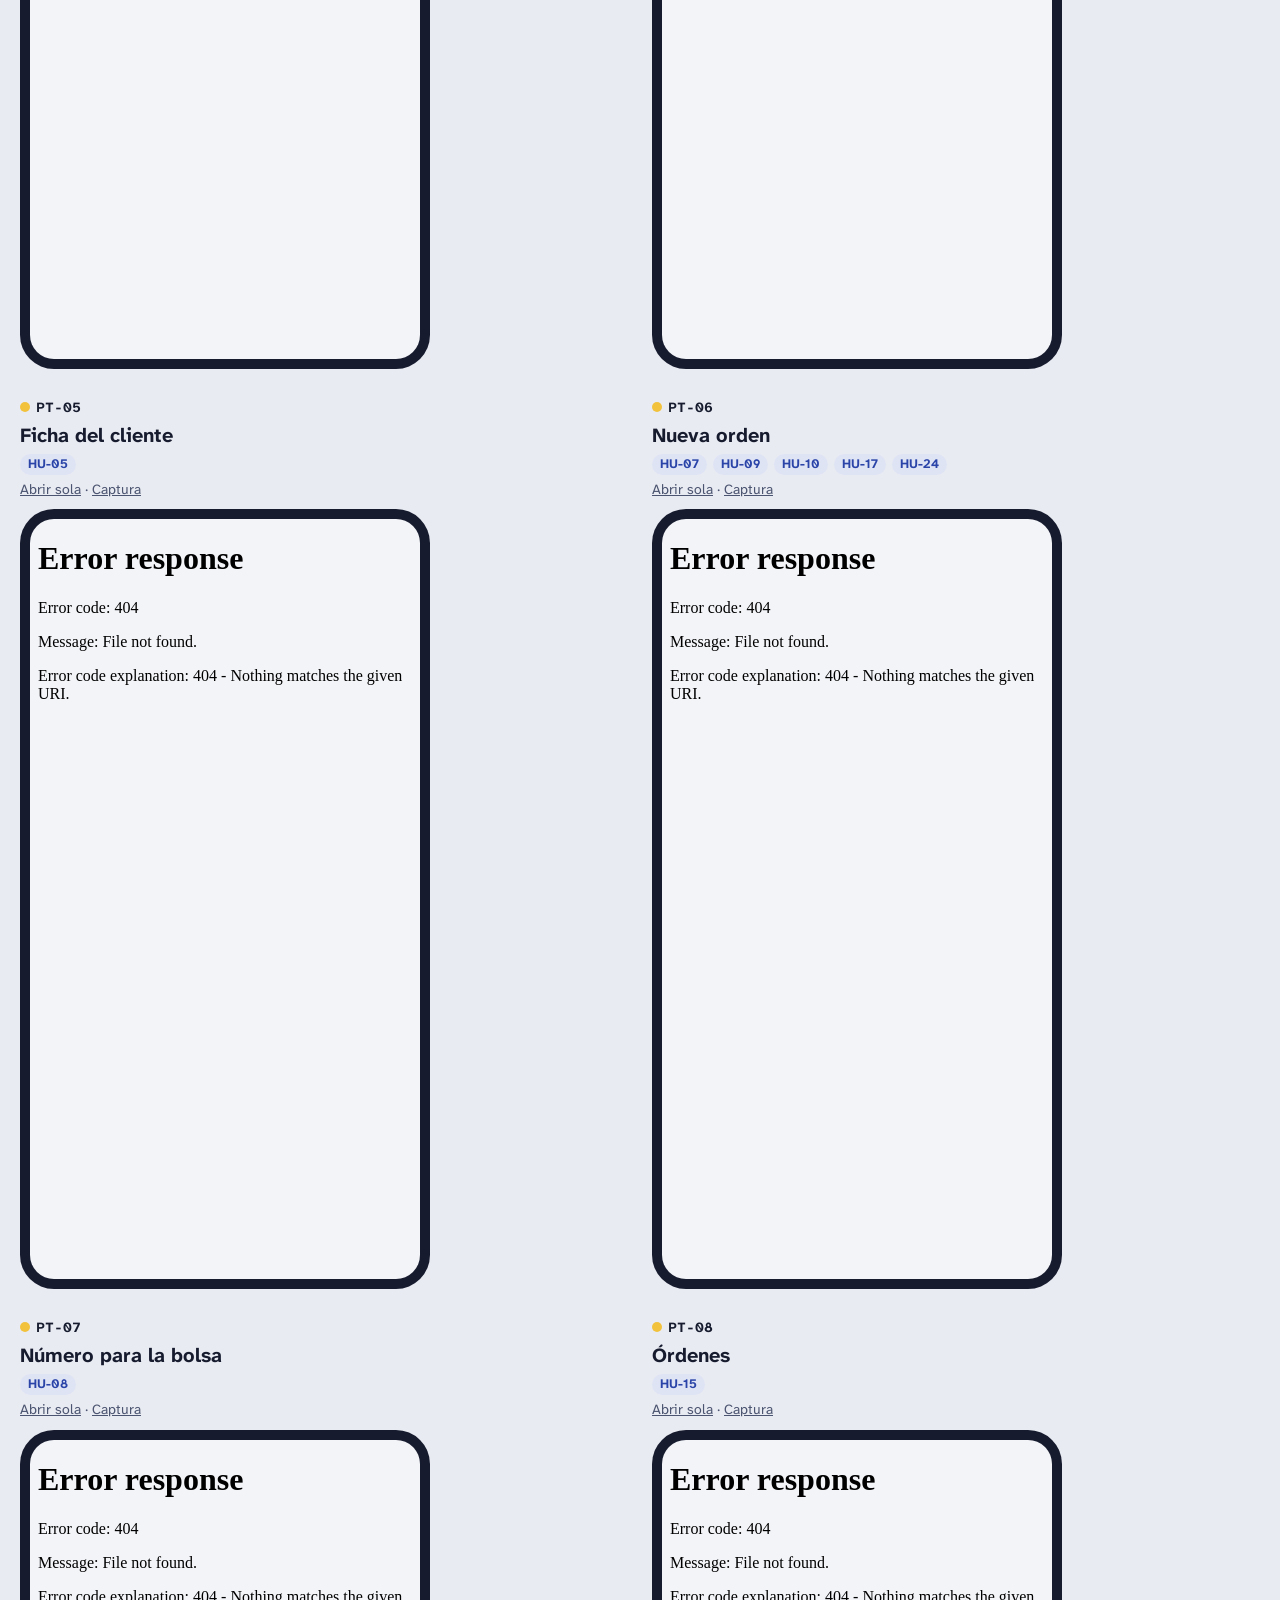
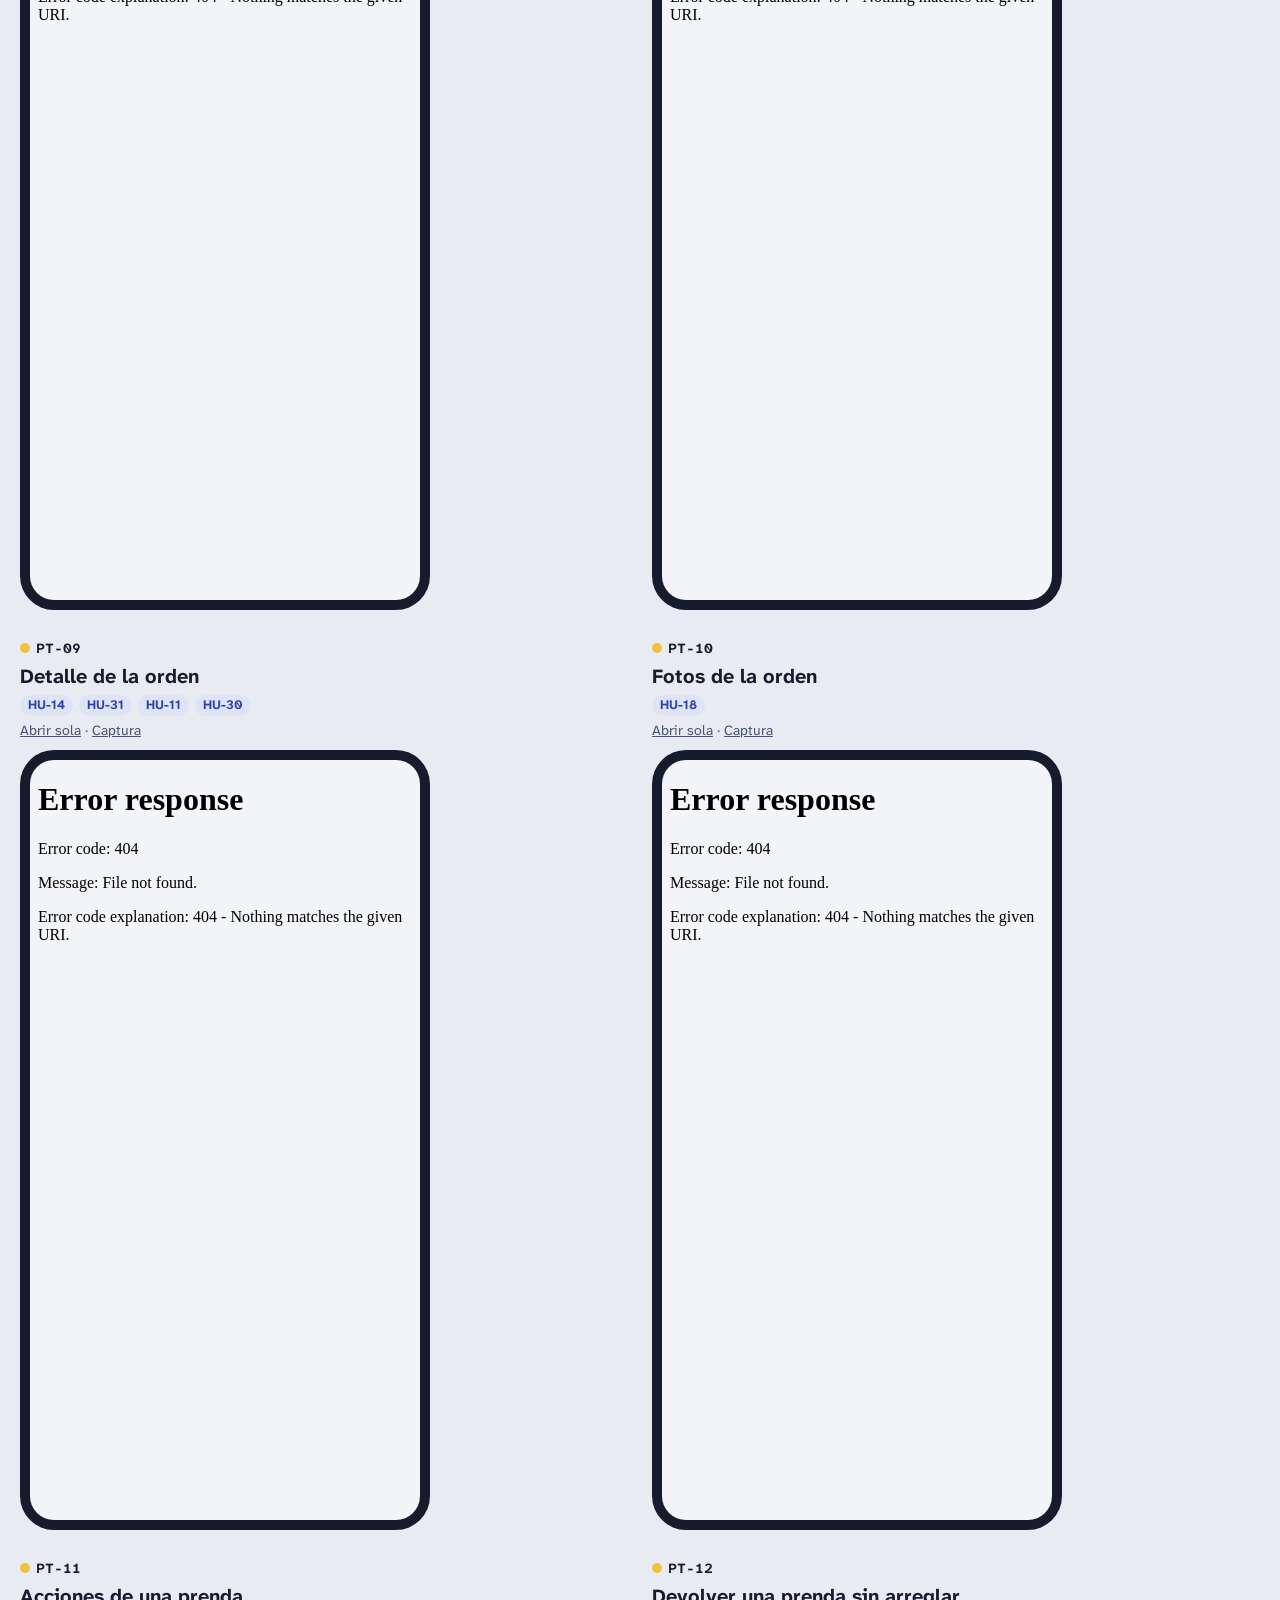
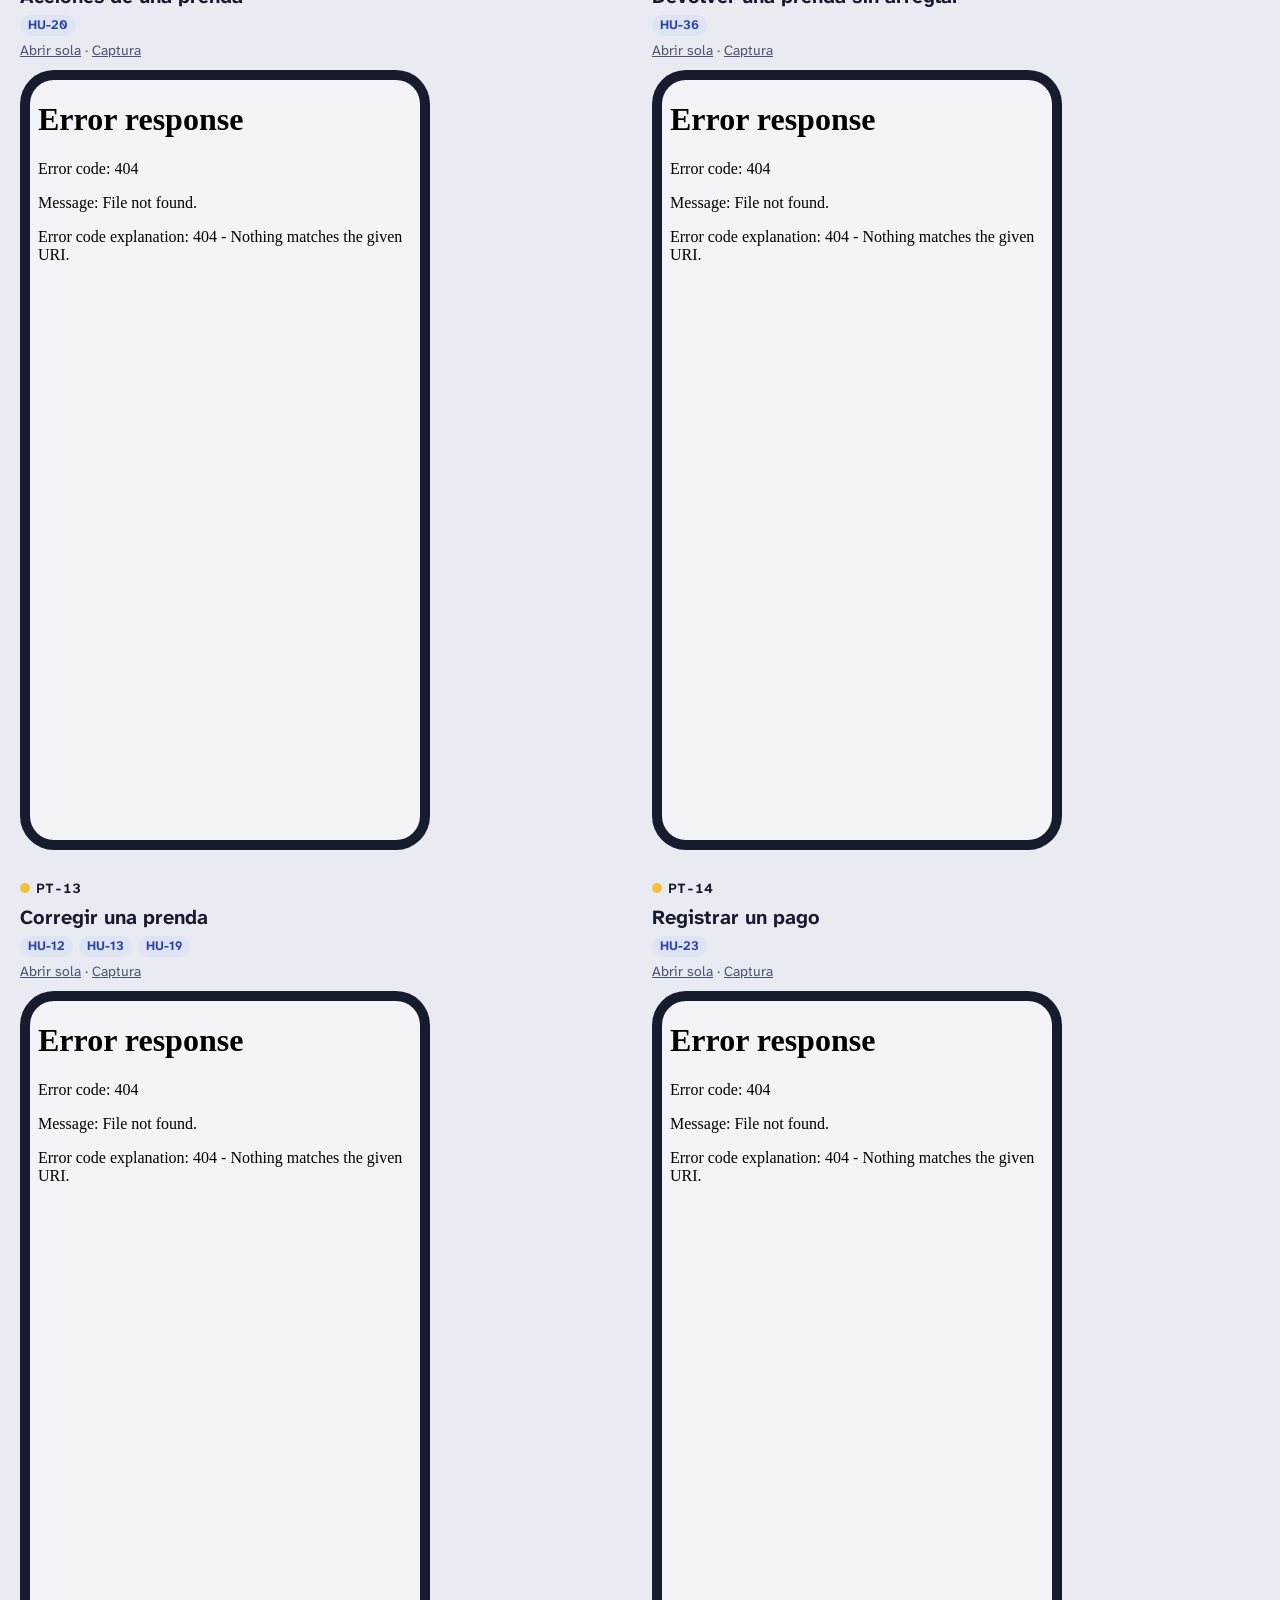
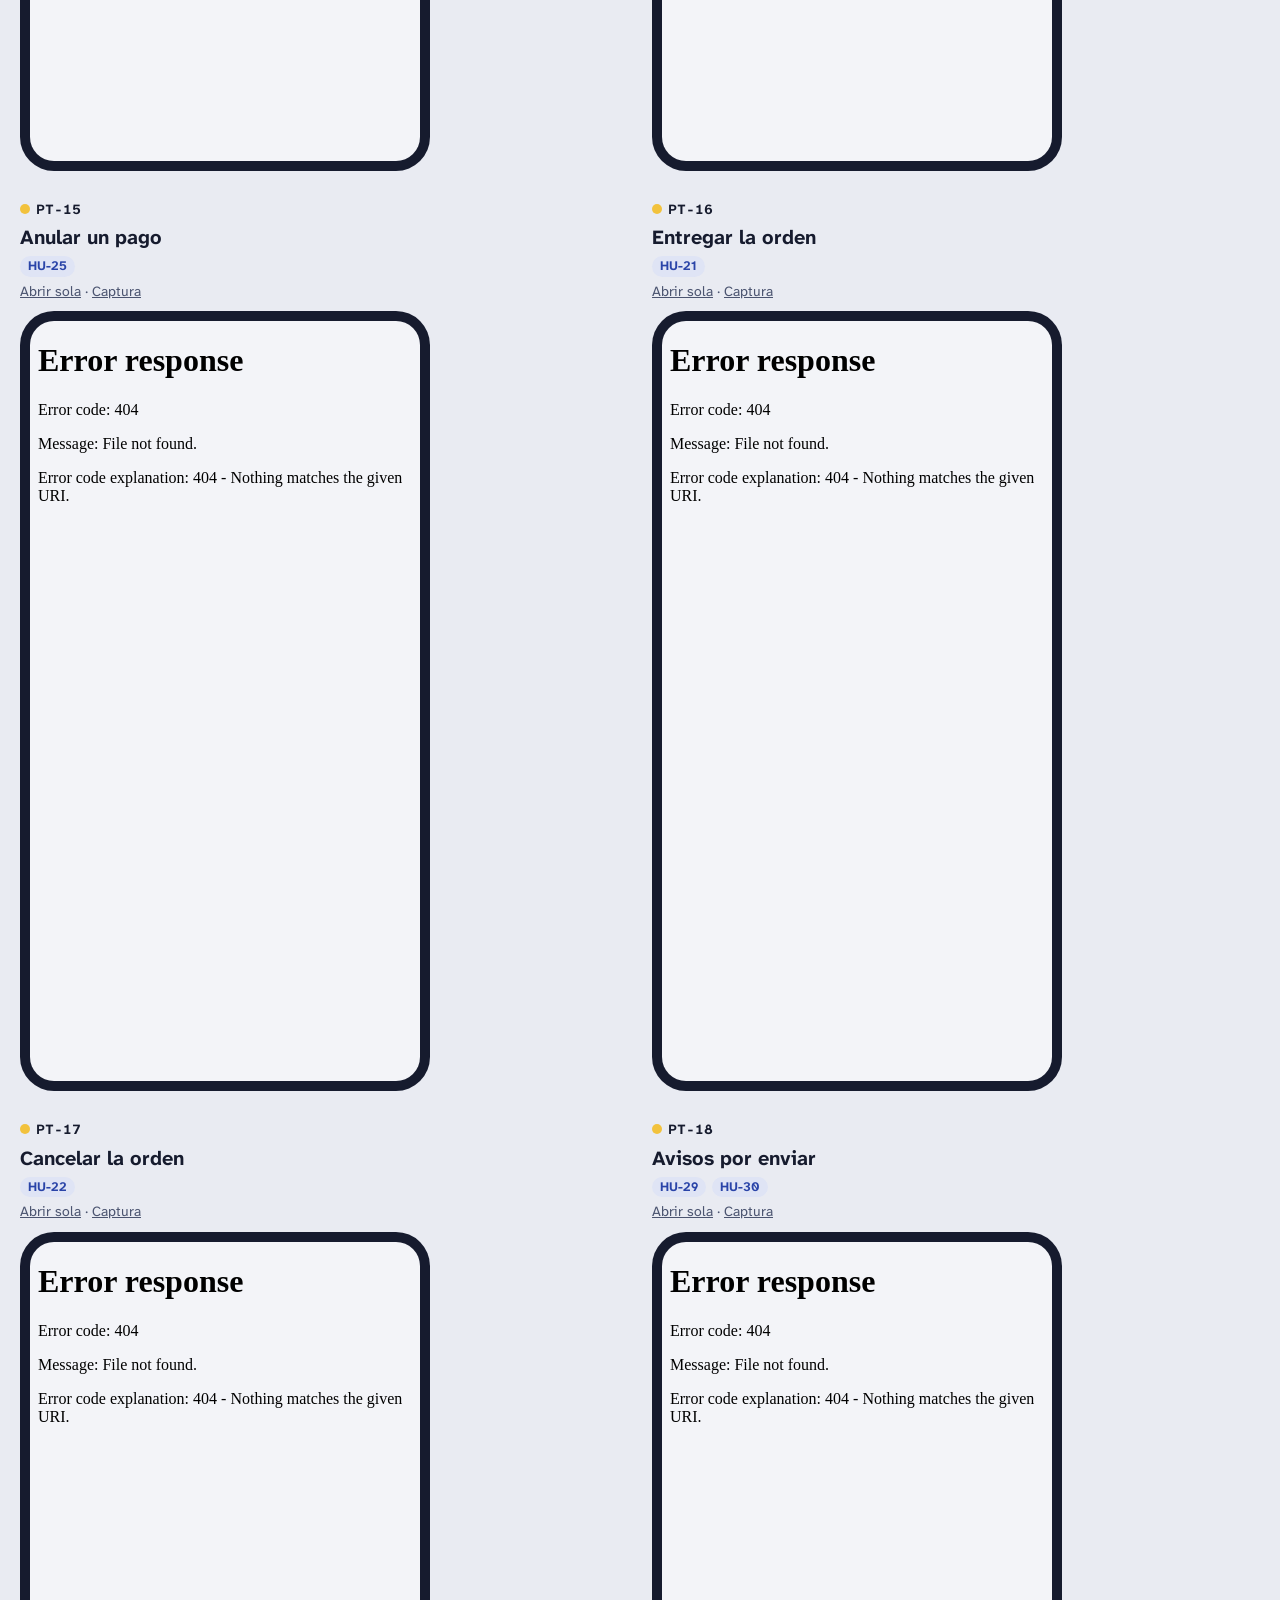
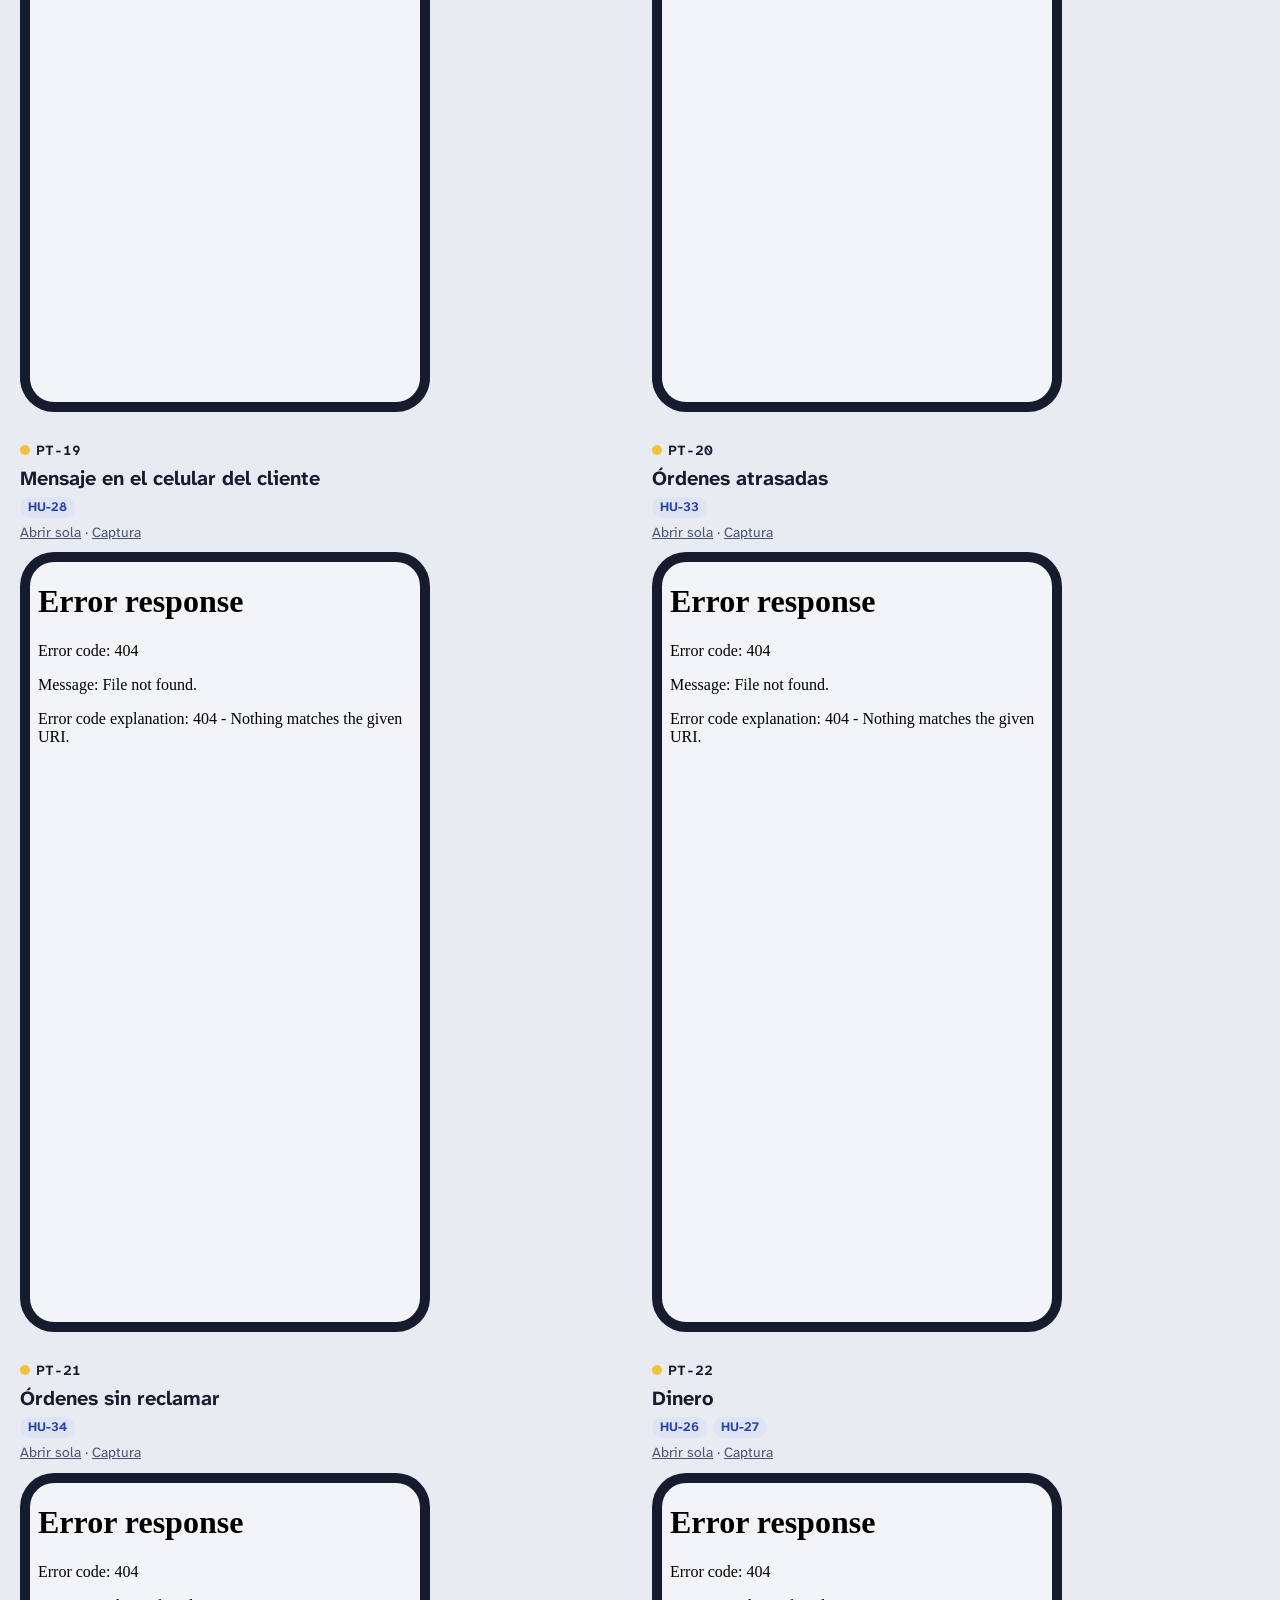
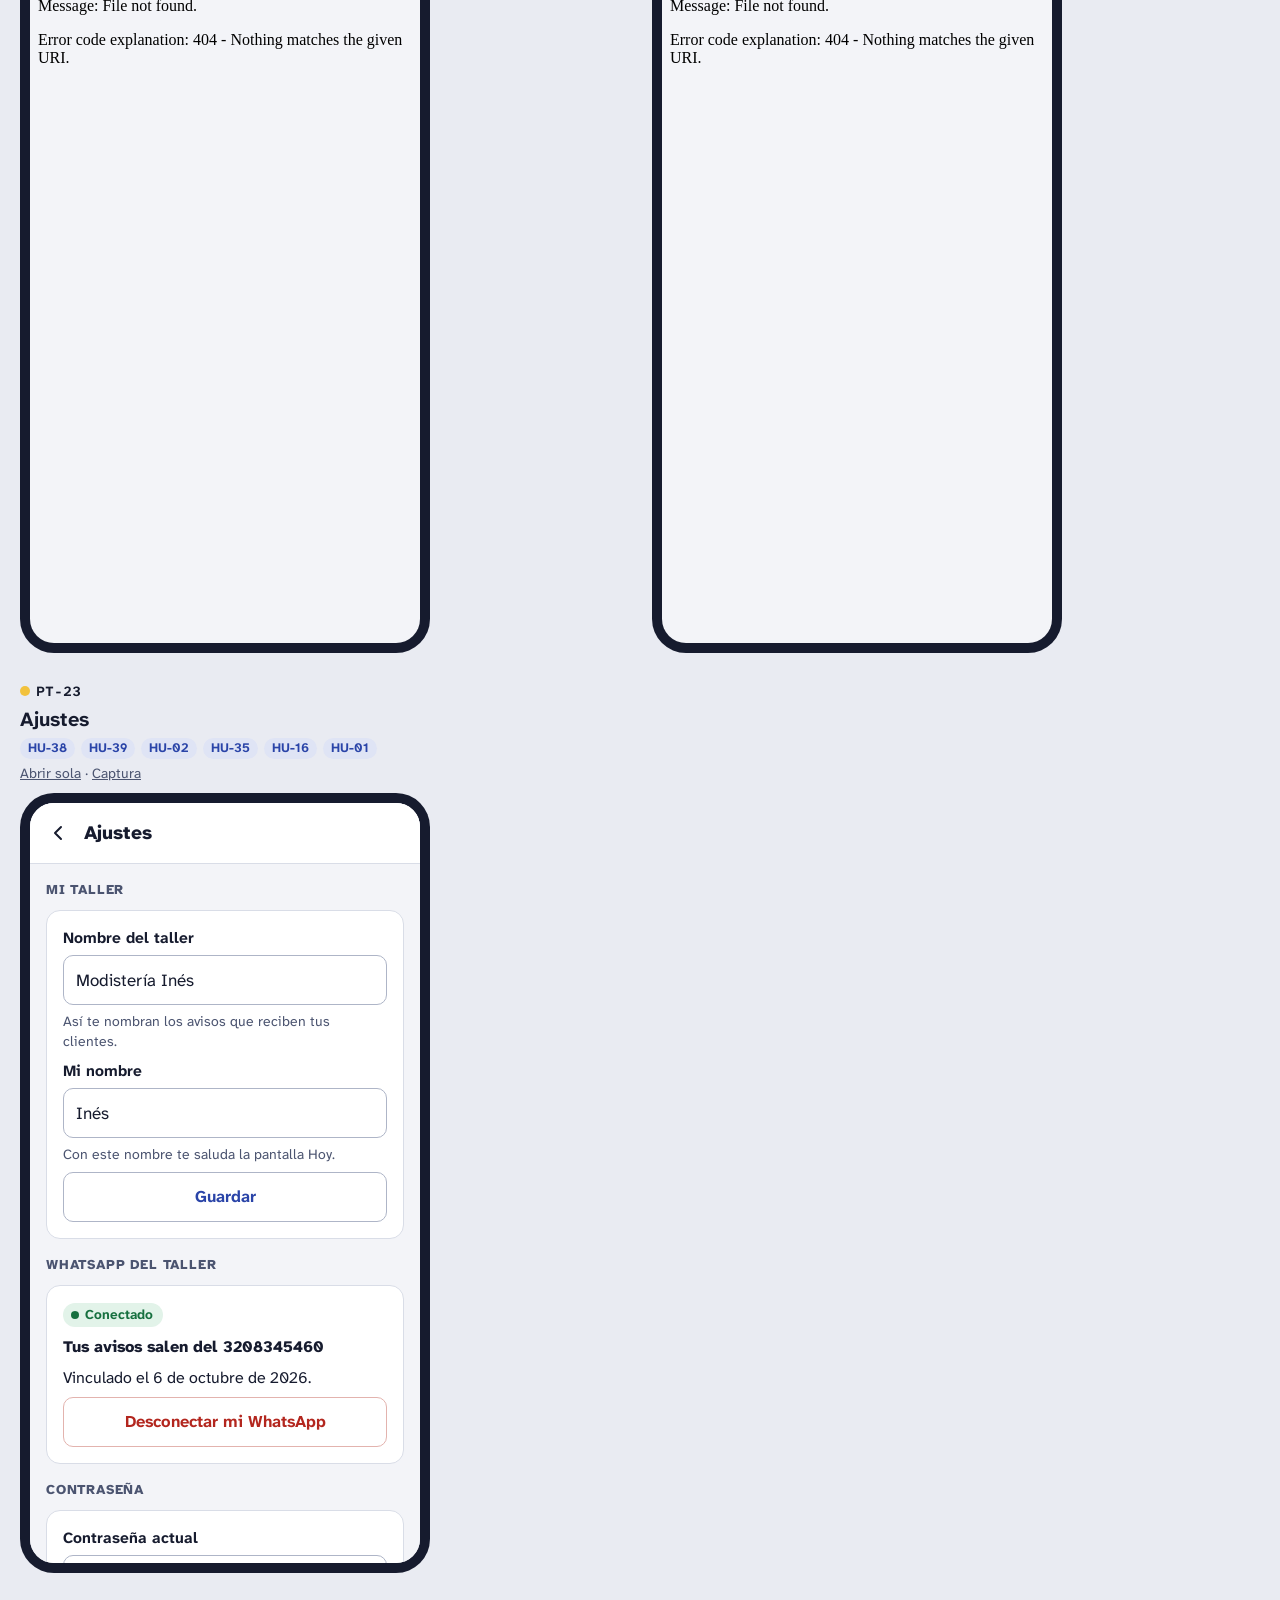
==== commit ae9d150c: "feat(HU-39, RN-48): cada taller avisa desde su propio WhatsApp El canal era uno solo para todo el si" ====
--- a/docs/03-diseno/mockups/index.html
+++ b/docs/03-diseno/mockups/index.html
@@ -237,7 +237,7 @@
       <header>
         <p class="codigo">PT-23</p>
         <h2>Ajustes</h2>
-        <p class="hu"><span title="Ponerle a mi taller su nombre, y el mío">HU-38</span><span title="Cambiar mi contraseña">HU-02</span><span title="Cambiar el plazo para considerar una orden sin reclamar">HU-35</span><span title="Agregar, renombrar o desactivar tipos de prenda">HU-16</span><span title="Iniciar y cerrar sesión">HU-01</span></p>
+        <p class="hu"><span title="Ponerle a mi taller su nombre, y el mío">HU-38</span><span title="Avisar a mis clientes desde el WhatsApp de mi taller">HU-39</span><span title="Cambiar mi contraseña">HU-02</span><span title="Cambiar el plazo para considerar una orden sin reclamar">HU-35</span><span title="Agregar, renombrar o desactivar tipos de prenda">HU-16</span><span title="Iniciar y cerrar sesión">HU-01</span></p>
         <p class="enlaces"><a href="pt-23-ajustes.html">Abrir sola</a> · <a href="capturas/pt-23-ajustes.png">Captura</a></p>
       </header>
       <div class="telefono"><iframe src="pt-23-ajustes.html" title="PT-23 · Ajustes" loading="lazy"></iframe></div>
